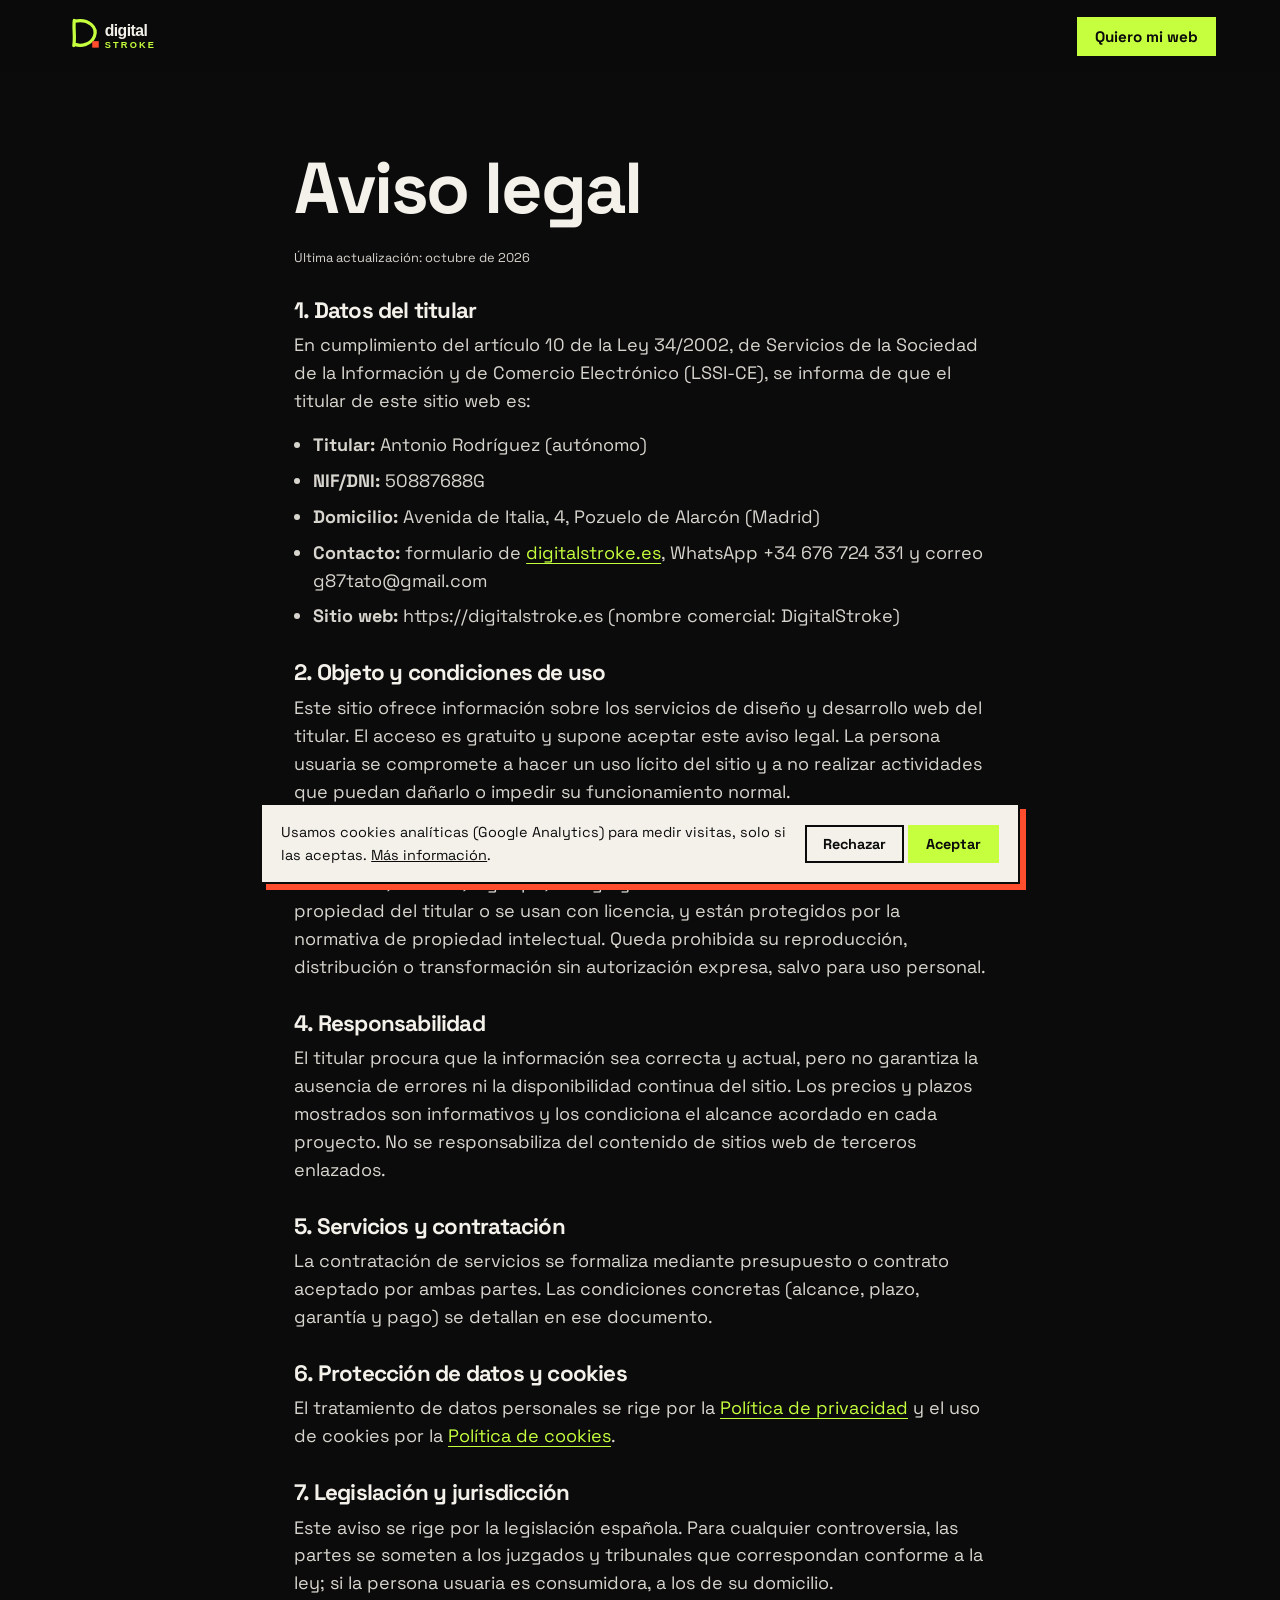
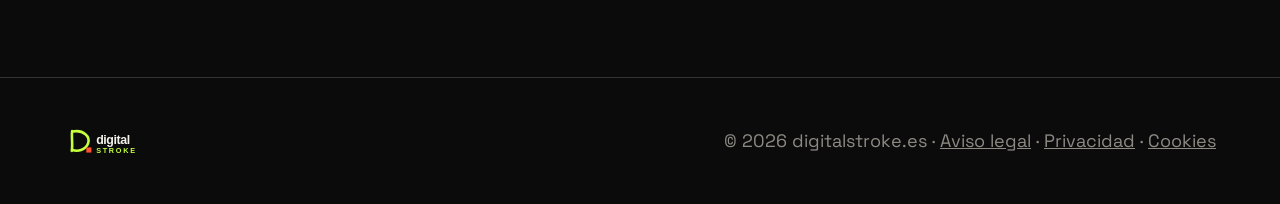
==== aviso-legal/index.html @ 0e0a4072 "4 guías SEO (precio autónomos, precio diseño web, landing page, crear página web), enlaces internos " ====
<!doctype html>
<html lang="es">
<head>
<meta charset="utf-8">
<meta name="viewport" content="width=device-width,initial-scale=1">
<title>Aviso legal | DigitalStroke</title>
<meta name="description" content="Aviso legal e información del titular de digitalstroke.es.">
<meta name="robots" content="noindex,follow">
<link rel="canonical" href="https://digitalstroke.es/aviso-legal/">
<link rel="icon" href="../assets/favicon.svg" type="image/svg+xml">
<link href="https://fonts.googleapis.com/css2?family=Space+Grotesk:wght@400;500;700&family=Instrument+Serif:ital@0;1&display=swap" rel="stylesheet">
<link rel="stylesheet" href="../css/style.css?v=13">
</head>
<body>
<header class="nav">
  <a href="../" class="logo" aria-label="DigitalStroke"><img src="../assets/logo.svg?v=3" alt="DigitalStroke" height="38"></a>
  <nav><a href="../#contacto" class="btn btn-sm">Quiero mi web</a></nav>
</header>
<main class="article legal">
  <article>
    <h1>Aviso legal</h1>
    <p class="note">Última actualización: octubre de 2026</p>

    <h2>1. Datos del titular</h2>
    <p>En cumplimiento del artículo 10 de la Ley 34/2002, de Servicios de la Sociedad de la Información y de Comercio Electrónico (LSSI-CE), se informa de que el titular de este sitio web es:</p>
    <ul>
      <li><strong>Titular:</strong> Antonio Rodríguez (autónomo)</li>
      <li><strong>NIF/DNI:</strong> 50887688G</li>
      <li><strong>Domicilio:</strong> Avenida de Italia, 4, Pozuelo de Alarcón (Madrid)</li>
      <li><strong>Contacto:</strong> formulario de <a href="../#contacto">digitalstroke.es</a>, WhatsApp +34 676 724 331 y correo g87tato@gmail.com</li>
      <li><strong>Sitio web:</strong> https://digitalstroke.es (nombre comercial: DigitalStroke)</li>
    </ul>

    <h2>2. Objeto y condiciones de uso</h2>
    <p>Este sitio ofrece información sobre los servicios de diseño y desarrollo web del titular. El acceso es gratuito y supone aceptar este aviso legal. La persona usuaria se compromete a hacer un uso lícito del sitio y a no realizar actividades que puedan dañarlo o impedir su funcionamiento normal.</p>

    <h2>3. Propiedad intelectual e industrial</h2>
    <p>Los textos, diseños, logotipo, código y demás contenidos de este sitio son propiedad del titular o se usan con licencia, y están protegidos por la normativa de propiedad intelectual. Queda prohibida su reproducción, distribución o transformación sin autorización expresa, salvo para uso personal.</p>

    <h2>4. Responsabilidad</h2>
    <p>El titular procura que la información sea correcta y actual, pero no garantiza la ausencia de errores ni la disponibilidad continua del sitio. Los precios y plazos mostrados son informativos y los condiciona el alcance acordado en cada proyecto. No se responsabiliza del contenido de sitios web de terceros enlazados.</p>

    <h2>5. Servicios y contratación</h2>
    <p>La contratación de servicios se formaliza mediante presupuesto o contrato aceptado por ambas partes. Las condiciones concretas (alcance, plazo, garantía y pago) se detallan en ese documento.</p>

    <h2>6. Protección de datos y cookies</h2>
    <p>El tratamiento de datos personales se rige por la <a href="../politica-privacidad/">Política de privacidad</a> y el uso de cookies por la <a href="../politica-cookies/">Política de cookies</a>.</p>

    <h2>7. Legislación y jurisdicción</h2>
    <p>Este aviso se rige por la legislación española. Para cualquier controversia, las partes se someten a los juzgados y tribunales que correspondan conforme a la ley; si la persona usuaria es consumidora, a los de su domicilio.</p>
  </article>
</main>
<footer>
  <img src="../assets/logo.svg?v=3" alt="DigitalStroke" height="30">
  <p>© <span id="y"></span> digitalstroke.es · <a href="../aviso-legal/" style="color:inherit">Aviso legal</a> · <a href="../politica-privacidad/" style="color:inherit">Privacidad</a> · <a href="../politica-cookies/" style="color:inherit">Cookies</a></p>
</footer>
<script src="../js/main.js?v=13"></script>
</body>
</html>
---- css/style.css ----
:root{--bg:#0B0B0C;--fg:#F4F1EA;--lime:#C6FF3D;--red:#FF4D2E;--mut:#8d8a83;--paper:#F4F1EA;--ink:#0B0B0C}
*{box-sizing:border-box;margin:0}
html{scroll-behavior:smooth}
body{background:var(--bg);color:var(--fg);font:400 18px/1.55 'Space Grotesk',system-ui,sans-serif;overflow-x:hidden}
#ink{position:fixed;inset:0;z-index:0;pointer-events:none}
main,.nav,footer{position:relative;z-index:1}
em{font-family:'Instrument Serif',serif;font-style:italic;font-weight:400;color:var(--lime)}
h1,h2,h3{line-height:.98;letter-spacing:-.03em}
h1{font-size:clamp(2.6rem,8.5vw,8rem);font-weight:700}
h2{font-size:clamp(2rem,5.5vw,4.5rem);margin-bottom:2rem;font-weight:700}
section{padding:7rem 5vw;max-width:1300px;margin:auto}
.nav{position:sticky;top:0;display:flex;justify-content:space-between;align-items:center;padding:.9rem 5vw;background:#0b0b0cd9;backdrop-filter:blur(10px);z-index:10}
.nav nav{display:flex;gap:1.5rem;align-items:center}
.nav a{color:var(--fg);text-decoration:none;font-size:.95rem}
.logo{color:var(--fg)}
.btn{display:inline-block;background:var(--lime);color:var(--ink)!important;padding:1rem 1.8rem;border:2px solid var(--lime);border-radius:0;font:700 1rem 'Space Grotesk';text-decoration:none;cursor:pointer;transition:transform .15s,box-shadow .15s}
.btn:hover{transform:translate(-4px,-4px);box-shadow:6px 6px 0 var(--red)}
.btn-sm{padding:.5rem 1rem;font-size:.9rem}
.btn-ghost{background:transparent;color:var(--fg)!important;border-color:var(--fg)}
.hero{padding-top:5rem;min-height:88vh}
.tag{display:inline-flex;gap:.6rem;align-items:center;border:1px solid var(--mut);padding:.3rem .9rem;border-radius:99px;font-size:.85rem;margin-bottom:1.5rem}
.dot{width:8px;height:8px;background:var(--lime);border-radius:50%;animation:p 1.4s infinite}
@keyframes p{50%{opacity:.2}}
.strike{text-decoration:line-through;text-decoration-color:var(--red);text-decoration-thickness:.08em;color:var(--mut)}
.hl{background:linear-gradient(transparent 60%,var(--red) 60%)}
.lead{max-width:36rem;margin:2rem 0;font-size:1.3rem}
.cta-row{display:flex;gap:1rem;flex-wrap:wrap}
.hint{color:var(--mut);font-size:.85rem;margin-top:1.5rem}
.marquee{overflow:hidden;background:var(--lime);color:var(--ink);padding:1rem 0;transform:rotate(-1.5deg);margin:2rem -2vw;white-space:nowrap}
.marquee div{display:inline-block;animation:m 28s linear infinite}
.marquee span{font:700 1.8rem 'Space Grotesk';margin:0 1.5rem}
.marquee span::after{content:"✦";margin-left:3rem;color:var(--red)}
@keyframes m{to{transform:translateX(-50%)}}
.cols{display:grid;grid-template-columns:repeat(auto-fit,minmax(240px,1fr));gap:1.5rem}
.cols article{border:1px solid #333;padding:2rem}
.cols h3{font-size:1.6rem;margin-bottom:.6rem}
.cols .win{background:var(--paper);color:var(--ink);transform:rotate(1.2deg)}
.process ol{list-style:none;padding:0;display:grid;grid-template-columns:repeat(auto-fit,minmax(220px,1fr));gap:1px;background:#333}
.process li{background:var(--bg);padding:2rem}
.process li span{color:var(--lime);font-weight:700}
.process h3{font-size:1.7rem;margin:.6rem 0}
.process p{color:var(--mut)}
.price{background:var(--paper);color:var(--ink);max-width:none}
.price .card{max-width:520px;margin:auto;border:3px solid var(--ink);padding:2.5rem;box-shadow:12px 12px 0 var(--red);background:#fff}
.price .tag{border-color:var(--ink)}
.amount{font:700 7rem/1 'Space Grotesk';letter-spacing:-.05em}
.amount small{font-size:2rem}
.amount i{font-size:1rem;font-weight:400}
.price ul{margin:1.5rem 0 2rem;padding-left:1.2rem}
.price li{padding:.2rem 0}
.faq details{border-top:1px solid #333;padding:1.2rem 0}
.faq summary{cursor:pointer;font-size:1.4rem;font-weight:500}
.faq p{color:var(--mut);margin-top:.8rem}
form{display:grid;gap:1.2rem;max-width:600px}
label{display:grid;gap:.4rem;font-size:.9rem;color:var(--mut)}
input,textarea{background:transparent;border:0;border-bottom:2px solid var(--fg);color:var(--fg);font:inherit;padding:.6rem 0;outline:0}
input:focus,textarea:focus{border-color:var(--lime)}
footer{padding:3rem 5vw;border-top:1px solid #333;display:flex;justify-content:space-between;gap:1rem;flex-wrap:wrap;align-items:center;color:var(--mut)}
@media(max-width:640px){.nav nav a:not(.btn){display:none}.amount{font-size:5rem}}
@media(prefers-reduced-motion:reduce){*{animation:none!important;scroll-behavior:auto}}
.article{max-width:820px;margin:auto;padding:5rem 5vw}
.article h1{font-size:clamp(2.4rem,7vw,4.5rem);margin-bottom:1.5rem}
.article h2{font-size:clamp(1.6rem,4vw,2.4rem);margin:3rem 0 1rem}
.article ul{padding-left:1.2rem;margin:1rem 0}
.article li{margin:.5rem 0}
.table-wrap{overflow-x:auto}
table{width:100%;border-collapse:collapse;font-size:.95rem;min-width:560px}
th,td{text-align:left;padding:.8rem;border-bottom:1px solid #333;vertical-align:top}
th{color:var(--mut);font-weight:500}
tr.us td{background:var(--lime);color:var(--ink)}
.note{color:var(--mut);font-size:.8rem;margin-top:.6rem}
.cta-box{border:2px solid var(--lime);padding:2rem;margin:3rem 0;display:flex;flex-wrap:wrap;gap:1rem;align-items:center}
.cta-box h2,.cta-box p{width:100%;margin:0}
.legal h2{font-size:1.4rem;margin:2rem 0 .6rem}
.legal p,.legal li{color:#d8d5ce}
.legal a{color:var(--lime)}
#cookie-banner{position:fixed;left:1rem;right:1rem;bottom:1rem;z-index:50;background:var(--paper);color:var(--ink);border:2px solid var(--ink);box-shadow:6px 6px 0 var(--red);padding:1rem 1.2rem;display:flex;flex-wrap:wrap;gap:.8rem;align-items:center;justify-content:space-between;max-width:760px;margin:auto;font-size:.9rem}
#cookie-banner p{margin:0;flex:1 1 280px}
#cookie-banner a{color:var(--ink)}
#cookie-banner .btn-ghost{color:var(--ink)!important;border-color:var(--ink)}
label.check{display:flex;gap:.6rem;align-items:flex-start;font-size:.8rem}
label.check input{width:auto;margin-top:.2rem}
label.check a{color:var(--lime)}
.price .card h3.inc{font-size:1.1rem;margin:1.4rem 0 .2rem;letter-spacing:0}
.price ul.no li::marker{content:"✕  ";color:var(--red)}
.price .card .note{color:#555;font-size:.8rem;margin:.8rem 0}
.price .card ul{margin:.4rem 0 .6rem}
.amount i{font-size:1.1rem!important;font-weight:500;font-style:normal;letter-spacing:0;margin-left:.2rem}
.more{margin:-.4rem 0 1.4rem}
.more a{color:var(--lime);text-decoration:none;font-weight:500;padding-bottom:.35rem;border-bottom:2px solid transparent;transition:border-color .15s}
.more a:hover,.more a:focus-visible{border-bottom-color:var(--lime)}
.lead a{text-decoration-skip-ink:auto;text-underline-offset:.3em}
.hero h1{font-size:clamp(2.3rem,6.6vw,6.2rem)}

/* ===== Capa visual: luz, aire y aparición suave ===== */
section{padding:9rem 5vw}
.hero{position:relative;padding-top:6rem}
h2{letter-spacing:-.035em}

/* Lámpara colgante: el hilo cae desde arriba y la luz cae sobre el titular */
.lamp{position:absolute;top:-6rem;right:5%;width:1px;height:17rem;background:linear-gradient(#8d8a83,#8d8a83);transform-origin:top center;animation:sway 7s ease-in-out infinite alternate;pointer-events:none}
.lamp::after{content:"";position:absolute;left:-46px;bottom:-46px;width:92px;height:46px;border-radius:92px 92px 0 0;background:var(--lime);box-shadow:0 0 40px 6px rgba(198,255,61,.35)}
.lamp::before{content:"";position:absolute;left:-230px;bottom:-460px;width:460px;height:420px;background:radial-gradient(ellipse at 50% 0,rgba(198,255,61,.20),rgba(198,255,61,0) 68%);clip-path:polygon(40% 0,60% 0,100% 100%,0 100%)}
@keyframes sway{from{transform:rotate(-2.2deg)}to{transform:rotate(2.2deg)}}


/* Luz que sigue al cursor (solo punteros precisos) */
#glow{position:fixed;left:0;top:0;width:560px;height:560px;margin:-280px 0 0 -280px;border-radius:50%;background:radial-gradient(circle,rgba(198,255,61,.11),rgba(198,255,61,0) 62%);pointer-events:none;z-index:0;opacity:0;transition:opacity .4s;will-change:transform}
#glow.on{opacity:1}

/* Aparición al hacer scroll: solo si hay JS y el usuario no pide menos movimiento */
.js .rv{opacity:0;transform:translateY(28px);transition:opacity .7s ease,transform .7s ease}
.js .rv.in{opacity:1;transform:none}
@media(prefers-reduced-motion:reduce){.js .rv{opacity:1;transform:none;transition:none}.lamp{animation:none}#glow{display:none}}
.js .cols .win.rv{transform:translateY(28px) rotate(1.2deg)}
.js .cols .win.rv.in{transform:rotate(1.2deg)}

/* Móvil y tablet: la lámpara se queda, más pequeña, colgando sobre el texto */
.hero>*:not(.lamp){position:relative;z-index:1}
.lamp{z-index:0}
@media(max-width:1100px){
  .hero{padding-top:9.5rem}
  .lamp{top:-3.2rem;right:9%;height:8.5rem}
  .lamp::after{left:-30px;bottom:-30px;width:60px;height:30px;border-radius:60px 60px 0 0;box-shadow:0 0 26px 4px rgba(198,255,61,.35)}
  .lamp::before{left:-150px;bottom:-330px;width:300px;height:300px}
  #glow{width:380px;height:380px;margin:-190px 0 0 -190px}
}
@media(max-width:560px){
  .hero{padding-top:10.5rem}
  .lamp{left:50%;right:auto;top:-3rem;height:8rem}
  .lamp::before{left:-150px;bottom:-135px;width:300px;height:125px;background:radial-gradient(ellipse at 50% 0,rgba(198,255,61,.13),rgba(198,255,61,0) 72%)}
}
.nav .btn-sm{white-space:nowrap}
@media(max-width:360px){.nav .btn-sm{padding:.45rem .7rem;font-size:.8rem}}

/* ===== Hilo de trazo ===== */
#thread{position:absolute;left:0;top:0;pointer-events:none;z-index:5;overflow:visible}
.t-guide{fill:none;stroke:#55544f;stroke-width:3;stroke-linecap:round;stroke-dasharray:1 14}
.t-out{fill:none;stroke:#0B0B0C;stroke-width:8;stroke-linecap:round;stroke-linejoin:round}
.t-line{fill:none;stroke:#C6FF3D;stroke-width:3.5;stroke-linecap:round;stroke-linejoin:round}
.t-dome{fill:#C6FF3D;filter:drop-shadow(0 0 14px rgba(198,255,61,.55))}
.t-tip{fill:#C6FF3D;stroke:#0B0B0C;stroke-width:3;filter:drop-shadow(0 0 10px rgba(198,255,61,.85))}
.threaded .lamp{background:none;animation:none}
.threaded .lamp::after{display:none}
@media(max-width:560px){.t-line{stroke-width:3}.t-out{stroke-width:7}}

/* ===== Fase 2: línea de tiempo de 5 días (el eje es el propio hilo) ===== */
.process ol.days{display:block;background:none;gap:0;margin:2.5rem 0 0;padding:0;list-style:none}
.days li{position:relative;display:grid;grid-template-columns:150px minmax(0,1fr);gap:1.5rem;padding:2rem 0 2rem;border-top:1px solid #262626;background:none}
.days li:last-child{border-bottom:1px solid #262626}
.days .day{color:var(--lime);font-weight:700;font-size:1.15rem;line-height:1.5;padding-top:.15rem}
.days h3{font-size:clamp(1.7rem,3.4vw,2.6rem);margin:0 0 .5rem;letter-spacing:-.03em;line-height:1}
.days p{color:var(--mut);max-width:34rem;margin:0}
.days .last .day,.days .last h3{color:var(--red)}
/* nodo sobre el hilo: apagado hasta que el trazo llega */
.days li::before{content:"";position:absolute;top:2.3rem;left:calc(var(--lane,36px) * -1 - 8px);width:16px;height:16px;border-radius:50%;background:var(--bg);border:3px solid #555;box-sizing:border-box;transition:background .4s,border-color .4s,box-shadow .4s,transform .4s;z-index:1}
.days li.last::before{border-radius:2px;width:20px;height:20px;left:calc(var(--lane,36px) * -1 - 10px);top:2.2rem}
.days li.lit::before{background:var(--lime);border-color:var(--bg);box-shadow:0 0 0 3px var(--lime),0 0 22px 4px rgba(198,255,61,.5);transform:scale(1.05)}
.days li.last.lit::before{background:var(--red);box-shadow:0 0 0 3px var(--red),0 0 26px 6px rgba(255,77,46,.55)}
.days li.lit .day{text-shadow:0 0 18px rgba(198,255,61,.45)}
.days li.last.lit .day{text-shadow:0 0 18px rgba(255,77,46,.5)}
@media(max-width:760px){
  .days li{grid-template-columns:1fr;gap:.3rem;padding:1.5rem 0 1.6rem}
  .days li::before{top:1.65rem;width:14px;height:14px;left:calc(var(--lane,12px) * -1 - 7px)}
  .days li.last::before{width:18px;height:18px;left:calc(var(--lane,12px) * -1 - 9px);top:1.55rem}
  .days h3{font-size:1.65rem}
}
@media(prefers-reduced-motion:reduce){.days li::before{transition:none}}
label.check a{text-decoration-thickness:1px;text-underline-offset:.2em}

/* ===== Fase 3: conceptos de diseño ===== */
.examples{max-width:1300px}
.ex-head{max-width:46rem;margin-bottom:3.5rem}
.ex-head .tag{margin-bottom:1.2rem}
.ex-head h2{margin-bottom:1.2rem}
.ex-note{color:#c9c6bf;max-width:34rem;margin:0}
.ex-grid{display:grid;grid-template-columns:repeat(3,minmax(0,1fr));gap:3rem;align-items:start}
.ex{margin:0}
.ex .win{border:3px solid var(--paper);background:#fff;box-shadow:10px 10px 0 var(--red);transition:transform .45s ease;color:#0B0B0C}
.ex:nth-child(1) .win{transform:rotate(-1.8deg)}
.ex:nth-child(2) .win{transform:translateY(28px);box-shadow:10px 10px 0 var(--lime)}
.ex:nth-child(3) .win{transform:rotate(1.6deg)}
.ex:hover .win{transform:rotate(0) translateY(-4px)}
.win .bar{display:flex;align-items:center;gap:6px;padding:9px 12px;border-bottom:3px solid var(--paper);background:var(--paper)}
.win .bar i{width:10px;height:10px;border-radius:50%;background:var(--red);display:block;font-style:normal}
.win .bar i:nth-child(2){background:var(--lime);border:1px solid #0B0B0C}
.win .bar i:nth-child(3){background:#0B0B0C}
.win .bar span{margin-left:10px;font-size:.72rem;color:#6d6a63}
.win .screen{height:360px;overflow:hidden;background:#fff}
.win .inner{transition:transform 3.4s cubic-bezier(.45,0,.2,1);will-change:transform}
.ex:hover .inner,.ex.peek .inner{transform:translateY(calc(var(--shift,240px) * -1))}
.win .inner>div{padding:26px 24px 30px;box-sizing:border-box}
.win small{display:block;font-size:.72rem;letter-spacing:.14em;margin-bottom:20px}
.win b{display:block}
.win em{font-family:inherit;font-style:normal;font-weight:700;display:inline-block;margin-top:20px;font-size:.8rem;padding:9px 14px;color:inherit}
.win u{text-decoration:none;display:block}
.win mark{color:inherit}
.m-row{display:flex;gap:8px;margin-top:24px}
.m-row u{flex:1;height:46px}
.m-light{background:#fff;color:#0B0B0C;min-height:300px}
.m-light strong{display:block;margin-bottom:14px;font-size:1rem}
.m-light .m-row u{background:#e7e4dc}
.m-light .m-row-lg u{height:90px}
.m-line{height:10px;background:#d7d4cc;margin:12px 0}
.m-line.s{width:60%}
.m-blue{background:#1747d6;color:#fff;height:360px}
.m-blue b{font-size:2rem;line-height:1.02;letter-spacing:-.03em}
.m-blue em{background:#ffd23f;color:#0B0B0C}
.m-blue .m-row u{background:rgba(255,255,255,.18)}
.m-cream{background:#f1e9dc;color:#2a1d14;height:360px}
.m-cream b{font-family:'Instrument Serif',serif;font-weight:400;font-size:2.7rem;line-height:.95;letter-spacing:-.02em}
.m-cream b i{font-style:italic;font-family:inherit}
.m-cream em{background:#2a1d14;color:#f1e9dc}
.m-rule{height:2px;background:#2a1d14;margin-top:26px}
.m-areas{display:flex;justify-content:space-between;margin-top:10px;font-size:.72rem}
.m-green{background:#dff1e4;color:#14382a;height:360px}
.m-green b{font-size:2rem;line-height:1.05;font-weight:500;letter-spacing:-.03em}
.m-green mark{background:#a8e0bd;padding:0 6px}
.m-green em{background:#14382a;color:#dff1e4;border-radius:99px}
.m-dots{display:flex;gap:10px;margin-top:28px}
.m-dots u{width:54px;height:54px;border-radius:50%;background:#a8e0bd}
.m-dots u:nth-child(2){background:#7cc99b}
.m-dots u:nth-child(3){background:#14382a}
.ex figcaption{margin-top:1.8rem;display:flex;flex-direction:column;gap:.2rem}
.ex figcaption b{font-size:1.1rem}
.ex figcaption span{color:var(--mut);font-size:.95rem}
.price .note.guide{text-align:center;margin:1.4rem 0 0}
.price .note.guide a{color:#0B0B0C;font-weight:500;text-underline-offset:.25em}
@media(max-width:900px){
  .ex-grid{grid-template-columns:1fr;max-width:460px;margin:0 auto;gap:3.4rem}
  .ex:nth-child(2) .win{transform:none}
  .ex:nth-child(1) .win{transform:rotate(-1deg)}
  .ex:nth-child(3) .win{transform:rotate(1deg)}
}
@media(prefers-reduced-motion:reduce){.win .inner,.ex .win{transition:none}}
.ex.peek .inner{transition-delay:1.1s}
.ex:hover .inner{transition-delay:0s}

/* ===== Ritmo vertical: menos vacío entre secciones ===== */
section{padding:6rem 5vw}
.problem{padding-bottom:2.5rem}
.process{padding-top:2.5rem}
.examples{padding-top:4.5rem}
.contact{padding-bottom:5rem}
@media(max-width:760px){
  section{padding:4rem 5vw}
  .problem{padding-bottom:1.5rem}
  .process{padding-top:1.5rem}
  .examples{padding-top:3rem}
  .contact{padding-bottom:3.5rem}
}

/* ===== Ritmo vertical v2: márgenes de sección más compactos y coherentes ===== */
section{padding:3.5rem 5vw}
.problem{padding-bottom:1.5rem}
.process{padding-top:1.5rem}
.price{padding-top:5.5rem;padding-bottom:5.5rem}
.contact{padding-bottom:4rem}
@media(max-width:760px){
  section{padding:2.75rem 5vw}
  .problem{padding-bottom:1rem}
  .process{padding-top:1rem}
  .price{padding-top:4rem;padding-bottom:4rem}
  .contact{padding-bottom:3rem}
}

/* ===== Formulario con brief ===== */
.c-lead{color:#c9c6bf;max-width:40rem;margin:-.6rem 0 2.2rem}
form#lead{max-width:860px;gap:1.6rem}
form#lead fieldset{border:0;padding:0;margin:0;min-width:0}
form#lead legend{padding:0;margin:0 0 .9rem;font-weight:700;font-size:1.05rem;color:var(--fg)}
.f-grid{display:grid;grid-template-columns:repeat(2,minmax(0,1fr));gap:1.3rem 1.6rem;margin-bottom:1.3rem}
form#lead label{display:grid;gap:.4rem;font-size:.9rem;color:var(--mut)}
form#lead input::placeholder,form#lead textarea::placeholder{color:#5f5d57}
form#lead textarea{resize:vertical;min-height:3.2rem}
.brief{border:1px solid #2c2c2c;background:#0f0f10}
.brief>summary{list-style:none;cursor:pointer;display:grid;gap:.2rem;padding:1.2rem 1.4rem;position:relative}
.brief>summary::-webkit-details-marker{display:none}
.brief>summary span{font-weight:700;font-size:1.15rem;color:var(--fg)}
.brief>summary small{color:var(--mut);font-size:.88rem;padding-right:2.5rem}
.brief>summary::after{content:"+";position:absolute;right:1.4rem;top:1.1rem;font-size:1.6rem;line-height:1;color:var(--lime);transition:transform .25s}
.brief[open]>summary::after{transform:rotate(45deg)}
.brief[open]>summary{border-bottom:1px solid #2c2c2c}
.brief-body{padding:1.6rem 1.4rem 1.4rem;display:grid;gap:1.4rem}
.brief-body>label,.brief-body .f-grid{margin:0}
form#lead .opts{display:flex;flex-wrap:wrap;gap:.55rem}
form#lead .opts legend{width:100%}
form#lead label.pill{display:inline-flex;gap:0;color:var(--fg);font-size:.88rem}
label.pill input{position:absolute;opacity:0;width:0;height:0}
label.pill span{border:1px solid #444;padding:.5rem .95rem;border-radius:99px;cursor:pointer;transition:background .15s,border-color .15s,color .15s}
label.pill:hover span{border-color:var(--lime)}
label.pill input:checked+span{background:var(--lime);color:var(--ink);border-color:var(--lime);font-weight:700}
label.pill input:focus-visible+span{outline:2px solid var(--lime);outline-offset:3px}
.f-note{margin:-.6rem 0 0;font-size:.82rem;color:var(--mut)}
.hint.ok{color:var(--lime)}
.hint.err{color:#ff8a73}
@media(max-width:700px){.f-grid{grid-template-columns:1fr}.brief>summary small{padding-right:2rem}}

/* ===== Guías SEO ===== */
.crumbs{font-size:.85rem;color:var(--mut);margin:0 0 1rem}
.crumbs a{color:var(--mut)}
.article .lead{max-width:none}
.article p a,.article li a{color:var(--lime);text-underline-offset:.2em}
.related{list-style:none;padding:0;margin:1rem 0 0;display:grid;gap:.6rem}
.related li{margin:0}
.related a{display:block;padding:1rem 1.2rem;border:1px solid #2c2c2c;color:var(--fg)!important;text-decoration:none;font-weight:500;transition:border-color .2s,transform .2s}
.related a::after{content:" →";color:var(--lime)}
.related a:hover{border-color:var(--lime);transform:translateX(4px)}
.guides-strip{max-width:1300px;margin:0 auto;padding:2.5rem 5vw 0;position:relative;z-index:1}
.guides-strip h2{font-size:1rem;margin:0 0 1rem;color:var(--mut);font-weight:500;letter-spacing:.02em}
.guides-strip ul{list-style:none;margin:0;padding:0;display:flex;flex-wrap:wrap;gap:.6rem}
.guides-strip a{display:inline-block;border:1px solid #333;padding:.5rem .95rem;border-radius:99px;color:var(--fg);text-decoration:none;font-size:.9rem;transition:border-color .2s,background .2s}
.guides-strip a:hover{border-color:var(--lime);background:#16160f}
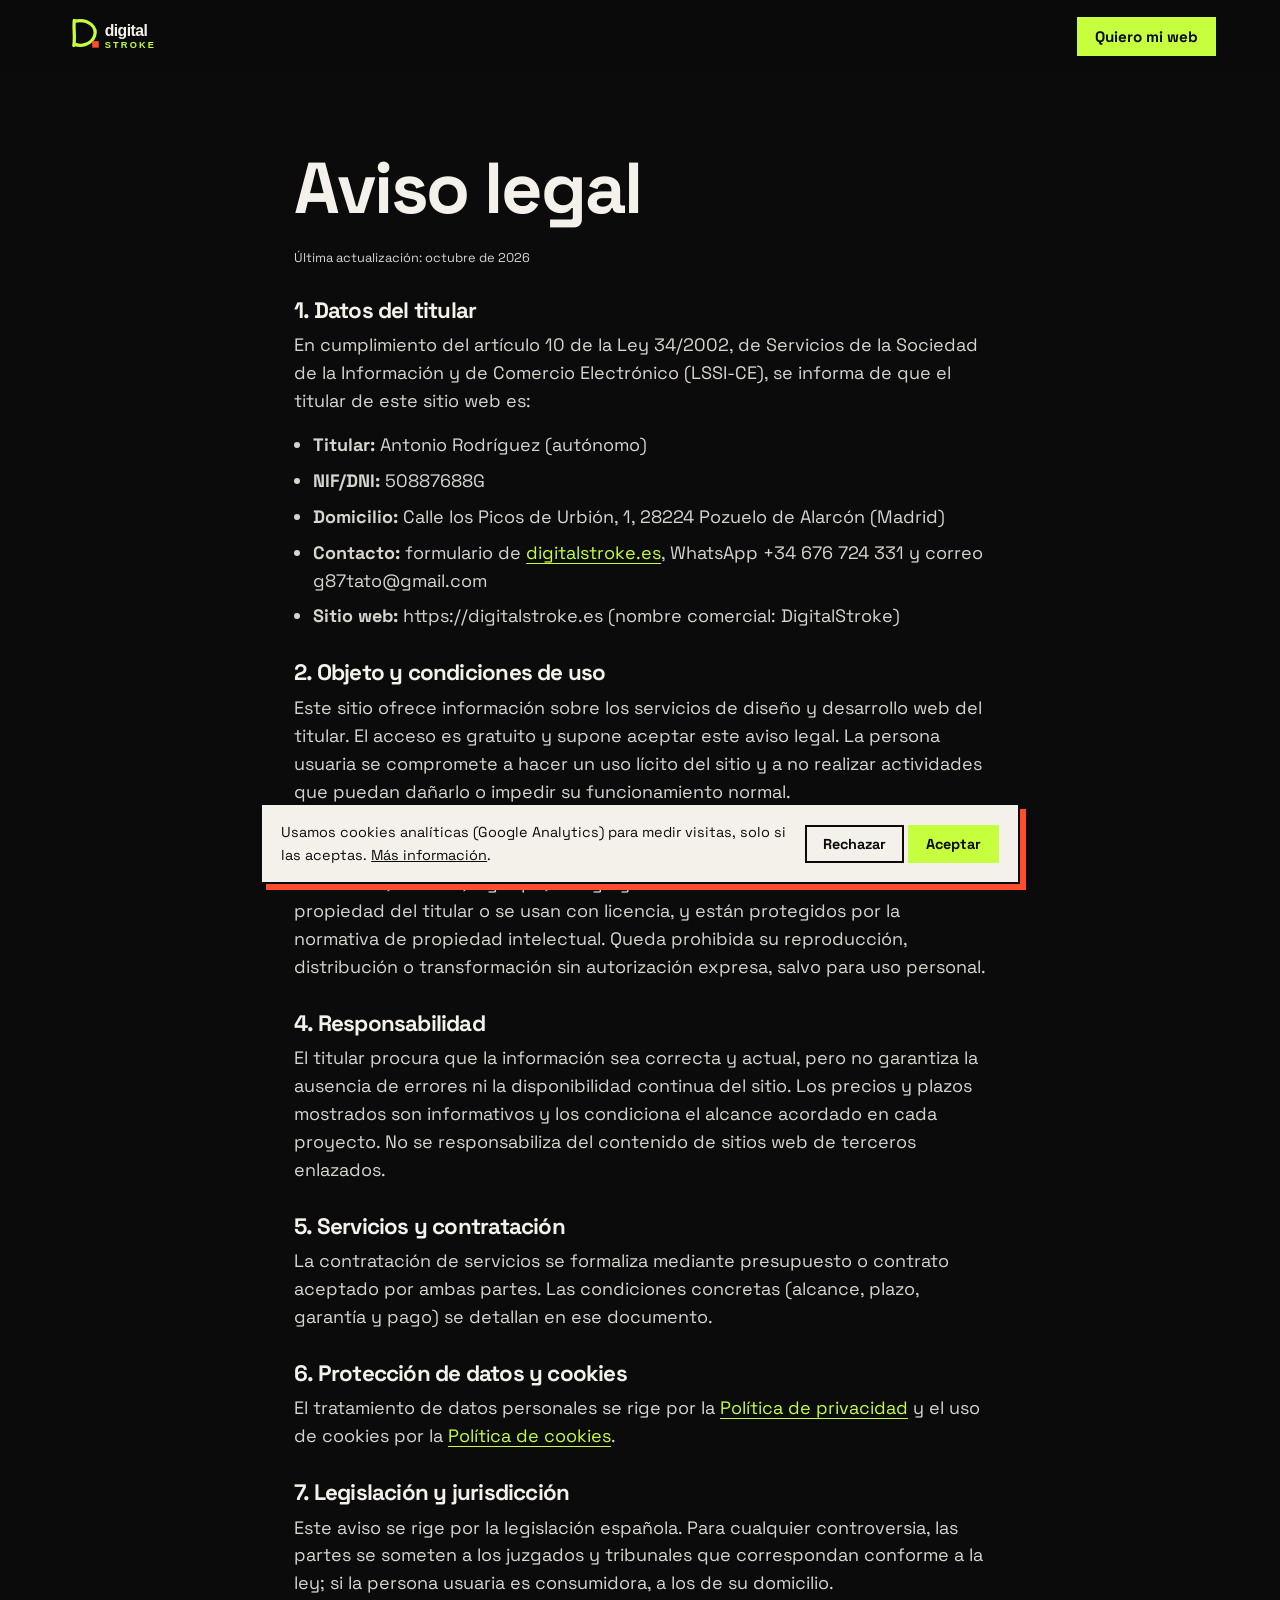
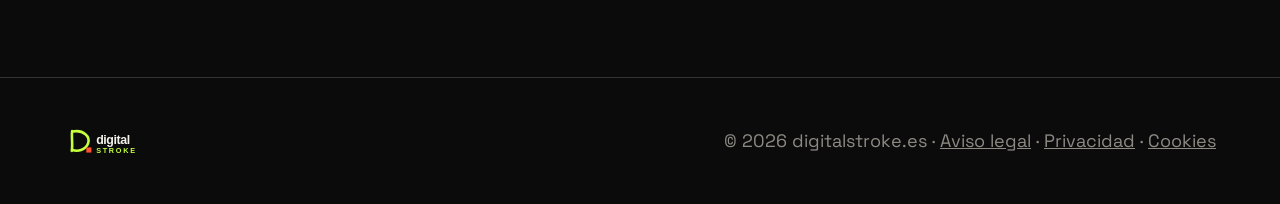
==== commit 0c2533b0: "Dirección real en aviso legal y privacidad; la home y llms.txt solo indican la localidad Co-Authored" ====
--- a/aviso-legal/index.html
+++ b/aviso-legal/index.html
@@ -9,7 +9,7 @@
 <link rel="canonical" href="https://digitalstroke.es/aviso-legal/">
 <link rel="icon" href="../assets/favicon.svg" type="image/svg+xml">
 <link href="https://fonts.googleapis.com/css2?family=Space+Grotesk:wght@400;500;700&family=Instrument+Serif:ital@0;1&display=swap" rel="stylesheet">
-<link rel="stylesheet" href="../css/style.css?v=13">
+<link rel="stylesheet" href="../css/style.css?v=16">
 </head>
 <body>
 <header class="nav">
@@ -26,7 +26,7 @@
     <ul>
       <li><strong>Titular:</strong> Antonio Rodríguez (autónomo)</li>
       <li><strong>NIF/DNI:</strong> 50887688G</li>
-      <li><strong>Domicilio:</strong> Avenida de Italia, 4, Pozuelo de Alarcón (Madrid)</li>
+      <li><strong>Domicilio:</strong> Calle los Picos de Urbión, 1, 28224 Pozuelo de Alarcón (Madrid)</li>
       <li><strong>Contacto:</strong> formulario de <a href="../#contacto">digitalstroke.es</a>, WhatsApp +34 676 724 331 y correo g87tato@gmail.com</li>
       <li><strong>Sitio web:</strong> https://digitalstroke.es (nombre comercial: DigitalStroke)</li>
     </ul>
@@ -54,6 +54,6 @@
   <img src="../assets/logo.svg?v=3" alt="DigitalStroke" height="30">
   <p>© <span id="y"></span> digitalstroke.es · <a href="../aviso-legal/" style="color:inherit">Aviso legal</a> · <a href="../politica-privacidad/" style="color:inherit">Privacidad</a> · <a href="../politica-cookies/" style="color:inherit">Cookies</a></p>
 </footer>
-<script src="../js/main.js?v=13"></script>
+<script src="../js/main.js?v=16"></script>
 </body>
 </html>
--- a/css/style.css
+++ b/css/style.css
@@ -271,6 +271,8 @@
 form#lead legend{padding:0;margin:0 0 .9rem;font-weight:700;font-size:1.05rem;color:var(--fg)}
 .f-grid{display:grid;grid-template-columns:repeat(2,minmax(0,1fr));gap:1.3rem 1.6rem;margin-bottom:1.3rem}
 form#lead label{display:grid;gap:.4rem;font-size:.9rem;color:var(--mut)}
+form#lead label.check{display:flex;flex-wrap:wrap;gap:.3rem .5rem;align-items:center;font-size:.8rem}
+form#lead label.check input{width:auto;margin:0}
 form#lead input::placeholder,form#lead textarea::placeholder{color:#5f5d57}
 form#lead textarea{resize:vertical;min-height:3.2rem}
 .brief{border:1px solid #2c2c2c;background:#0f0f10}
@@ -311,3 +313,7 @@
 .guides-strip ul{list-style:none;margin:0;padding:0;display:flex;flex-wrap:wrap;gap:.6rem}
 .guides-strip a{display:inline-block;border:1px solid #333;padding:.5rem .95rem;border-radius:99px;color:var(--fg);text-decoration:none;font-size:.9rem;transition:border-color .2s,background .2s}
 .guides-strip a:hover{border-color:var(--lime);background:#16160f}
+.about{padding-top:0;padding-bottom:0;margin:0 auto 3rem}
+.about h2{font-size:clamp(1.5rem,3vw,2.2rem);margin-bottom:1rem}
+.about p{color:var(--mut);font-size:1rem;line-height:1.65;max-width:760px}
+.about a{color:var(--fg);text-underline-offset:.2em}
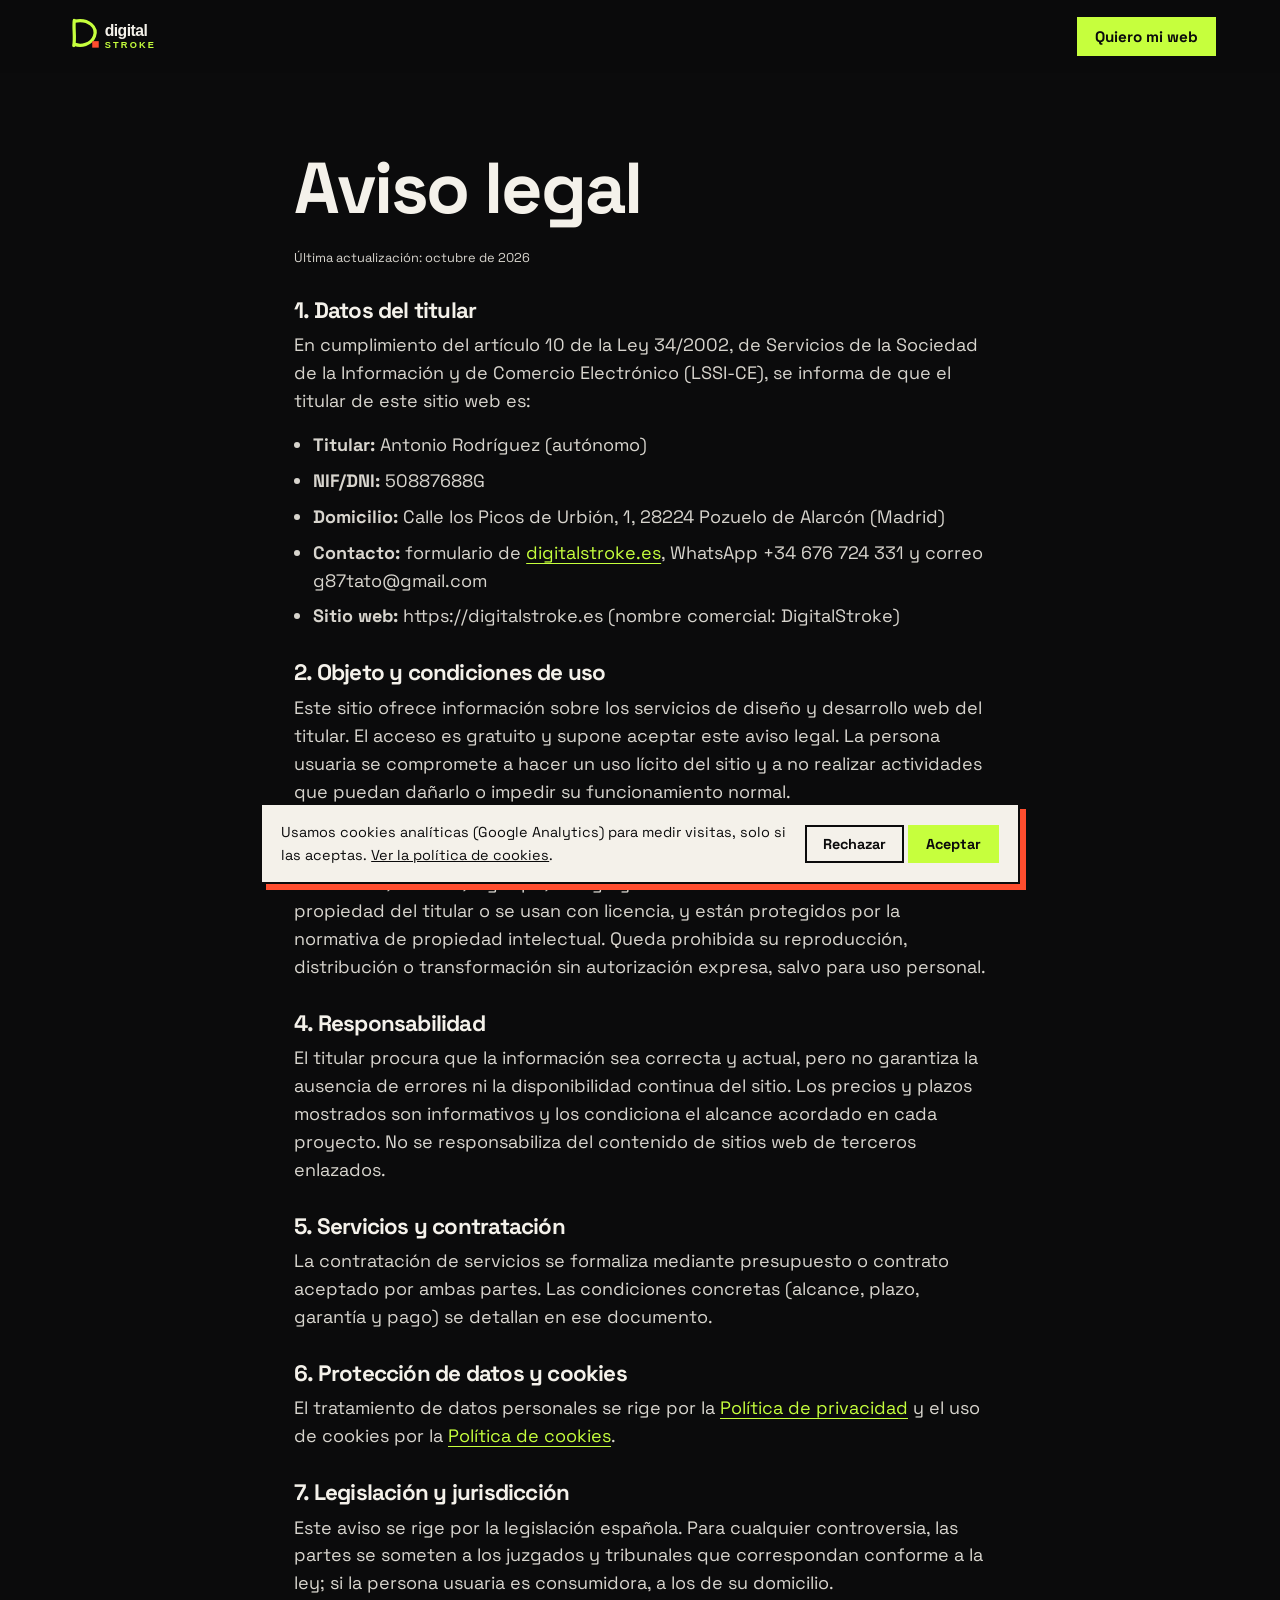
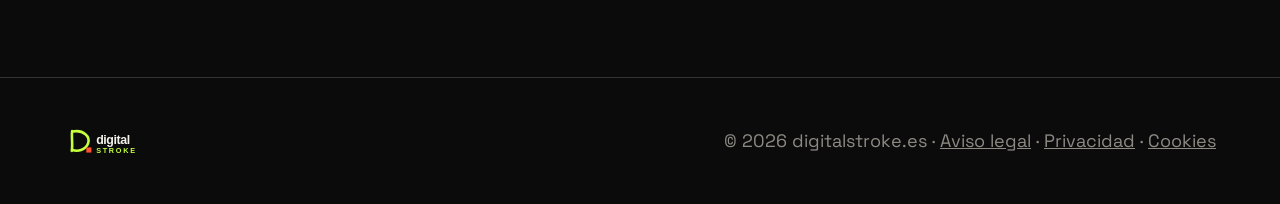
==== commit ac71d9f1: "Auditoría: un solo H1 en portada, imagen para compartir, barra de contacto en móvil, página local de" ====
--- a/aviso-legal/index.html
+++ b/aviso-legal/index.html
@@ -9,11 +9,11 @@
 <link rel="canonical" href="https://digitalstroke.es/aviso-legal/">
 <link rel="icon" href="../assets/favicon.svg" type="image/svg+xml">
 <link href="https://fonts.googleapis.com/css2?family=Space+Grotesk:wght@400;500;700&family=Instrument+Serif:ital@0;1&display=swap" rel="stylesheet">
-<link rel="stylesheet" href="../css/style.css?v=16">
+<link rel="stylesheet" href="../css/style.css?v=17">
 </head>
 <body>
 <header class="nav">
-  <a href="../" class="logo" aria-label="DigitalStroke"><img src="../assets/logo.svg?v=3" alt="DigitalStroke" height="38"></a>
+  <a href="../" class="logo" aria-label="DigitalStroke"><img src="../assets/logo.svg?v=3" alt="DigitalStroke" width="152" height="38"></a>
   <nav><a href="../#contacto" class="btn btn-sm">Quiero mi web</a></nav>
 </header>
 <main class="article legal">
@@ -51,9 +51,9 @@
   </article>
 </main>
 <footer>
-  <img src="../assets/logo.svg?v=3" alt="DigitalStroke" height="30">
+  <img src="../assets/logo.svg?v=3" alt="DigitalStroke" width="120" height="30">
   <p>© <span id="y"></span> digitalstroke.es · <a href="../aviso-legal/" style="color:inherit">Aviso legal</a> · <a href="../politica-privacidad/" style="color:inherit">Privacidad</a> · <a href="../politica-cookies/" style="color:inherit">Cookies</a></p>
 </footer>
-<script src="../js/main.js?v=16"></script>
+<script src="../js/main.js?v=17"></script>
 </body>
 </html>
--- a/css/style.css
+++ b/css/style.css
@@ -317,3 +317,13 @@
 .about h2{font-size:clamp(1.5rem,3vw,2.2rem);margin-bottom:1rem}
 .about p{color:var(--mut);font-size:1rem;line-height:1.65;max-width:760px}
 .about a{color:var(--fg);text-underline-offset:.2em}
+
+/* Barra fija de contacto en móvil */
+.mbar{display:none}
+@media(max-width:640px){
+.mbar{position:fixed;left:0;right:0;bottom:0;z-index:40;display:grid;grid-template-columns:1fr 1fr;background:var(--bg);border-top:1px solid #333}
+.mbar a{padding:.85rem .5rem;text-align:center;font-weight:700;font-size:.95rem;text-decoration:none;color:var(--fg)}
+.mbar a.w{background:var(--lime);color:var(--ink)}
+body{padding-bottom:3.3rem}
+#cookie-banner{bottom:4.3rem}
+}
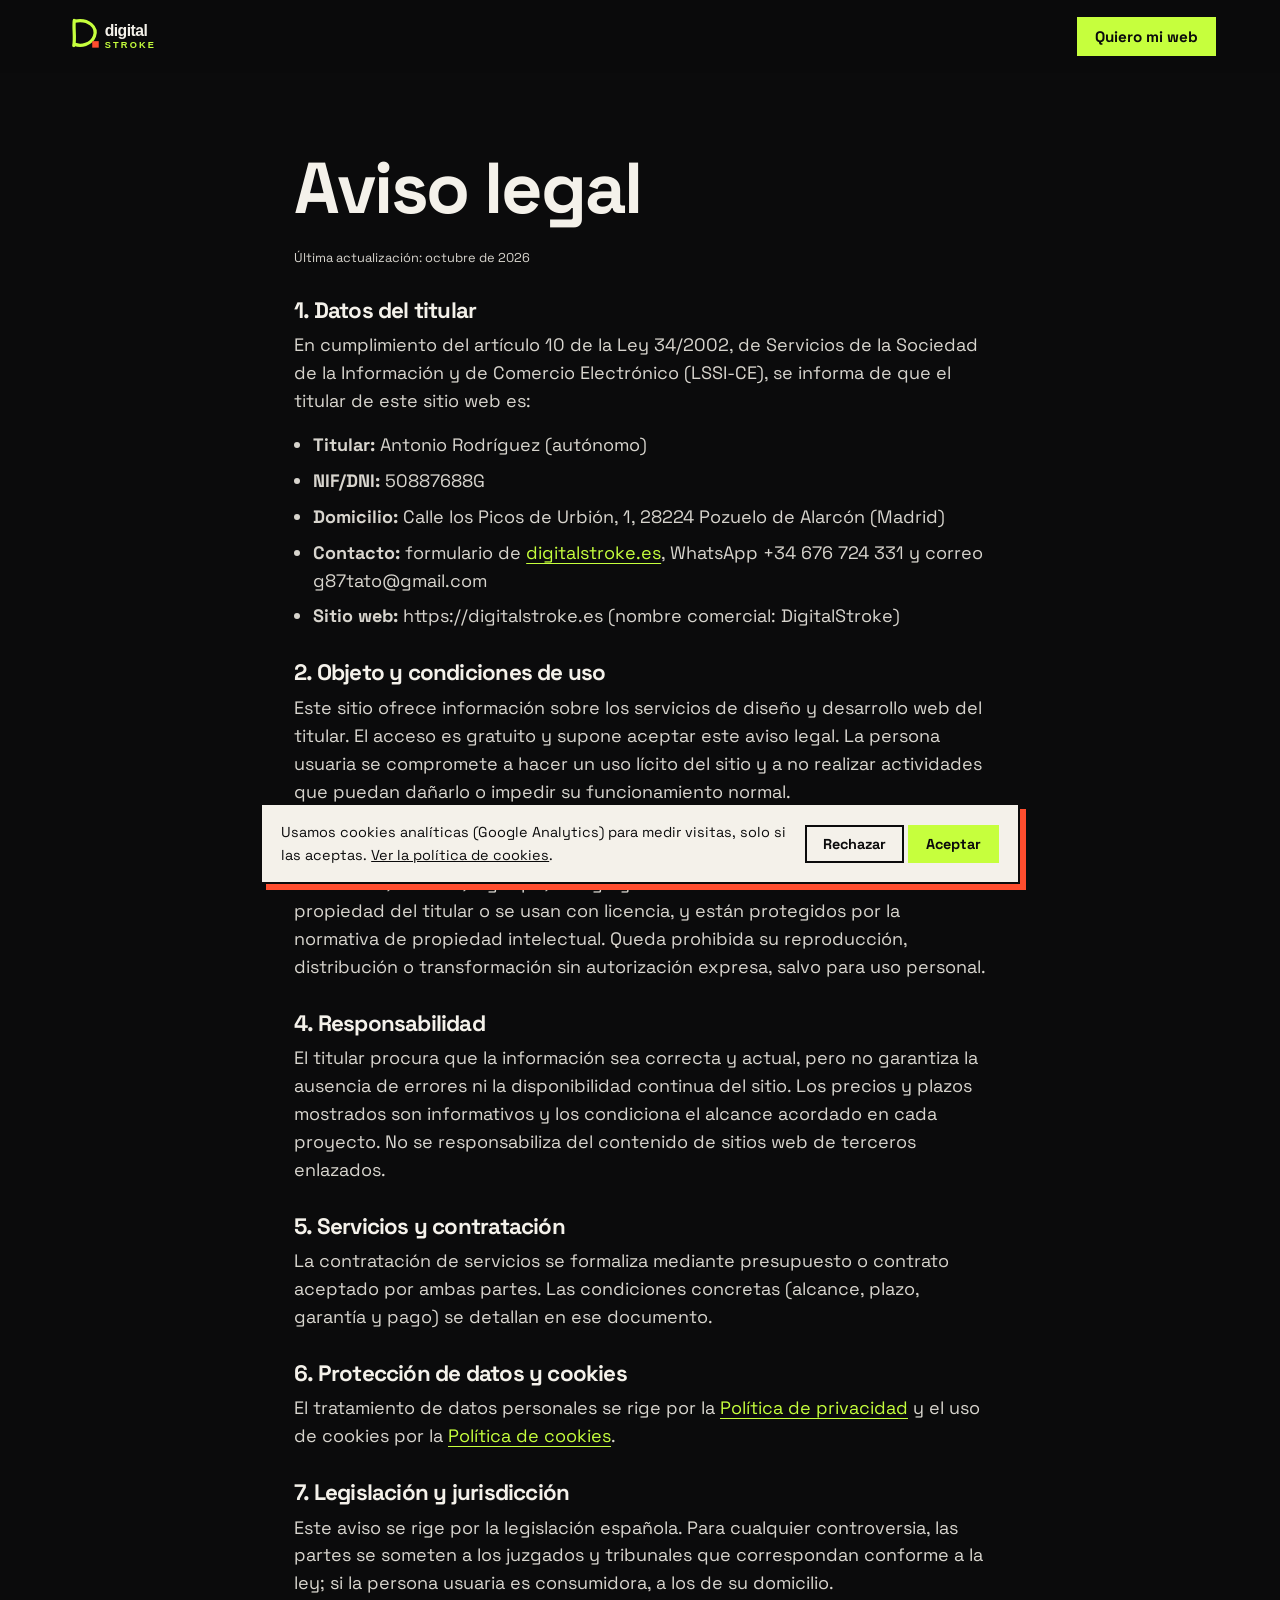
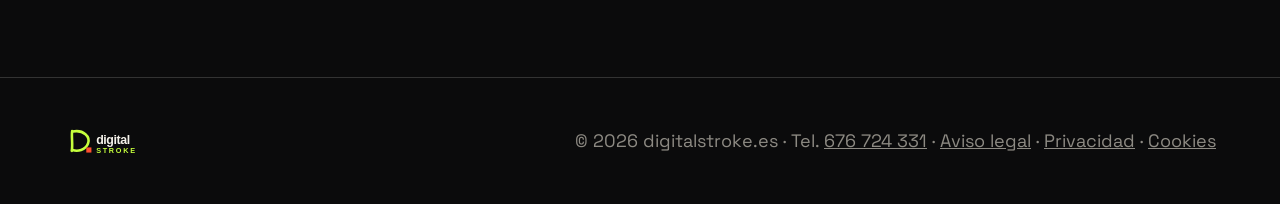
==== commit 663db425: "Teléfono visible en el pie de todas las páginas y en Contacto Co-Authored-By: Claude Fable 5.2 <nore" ====
--- a/aviso-legal/index.html
+++ b/aviso-legal/index.html
@@ -52,7 +52,7 @@
 </main>
 <footer>
   <img src="../assets/logo.svg?v=3" alt="DigitalStroke" width="120" height="30">
-  <p>© <span id="y"></span> digitalstroke.es · <a href="../aviso-legal/" style="color:inherit">Aviso legal</a> · <a href="../politica-privacidad/" style="color:inherit">Privacidad</a> · <a href="../politica-cookies/" style="color:inherit">Cookies</a></p>
+  <p>© <span id="y"></span> digitalstroke.es · Tel. <a href="tel:+34676724331" style="color:inherit">676 724 331</a> · <a href="../aviso-legal/" style="color:inherit">Aviso legal</a> · <a href="../politica-privacidad/" style="color:inherit">Privacidad</a> · <a href="../politica-cookies/" style="color:inherit">Cookies</a></p>
 </footer>
 <script src="../js/main.js?v=17"></script>
 </body>
